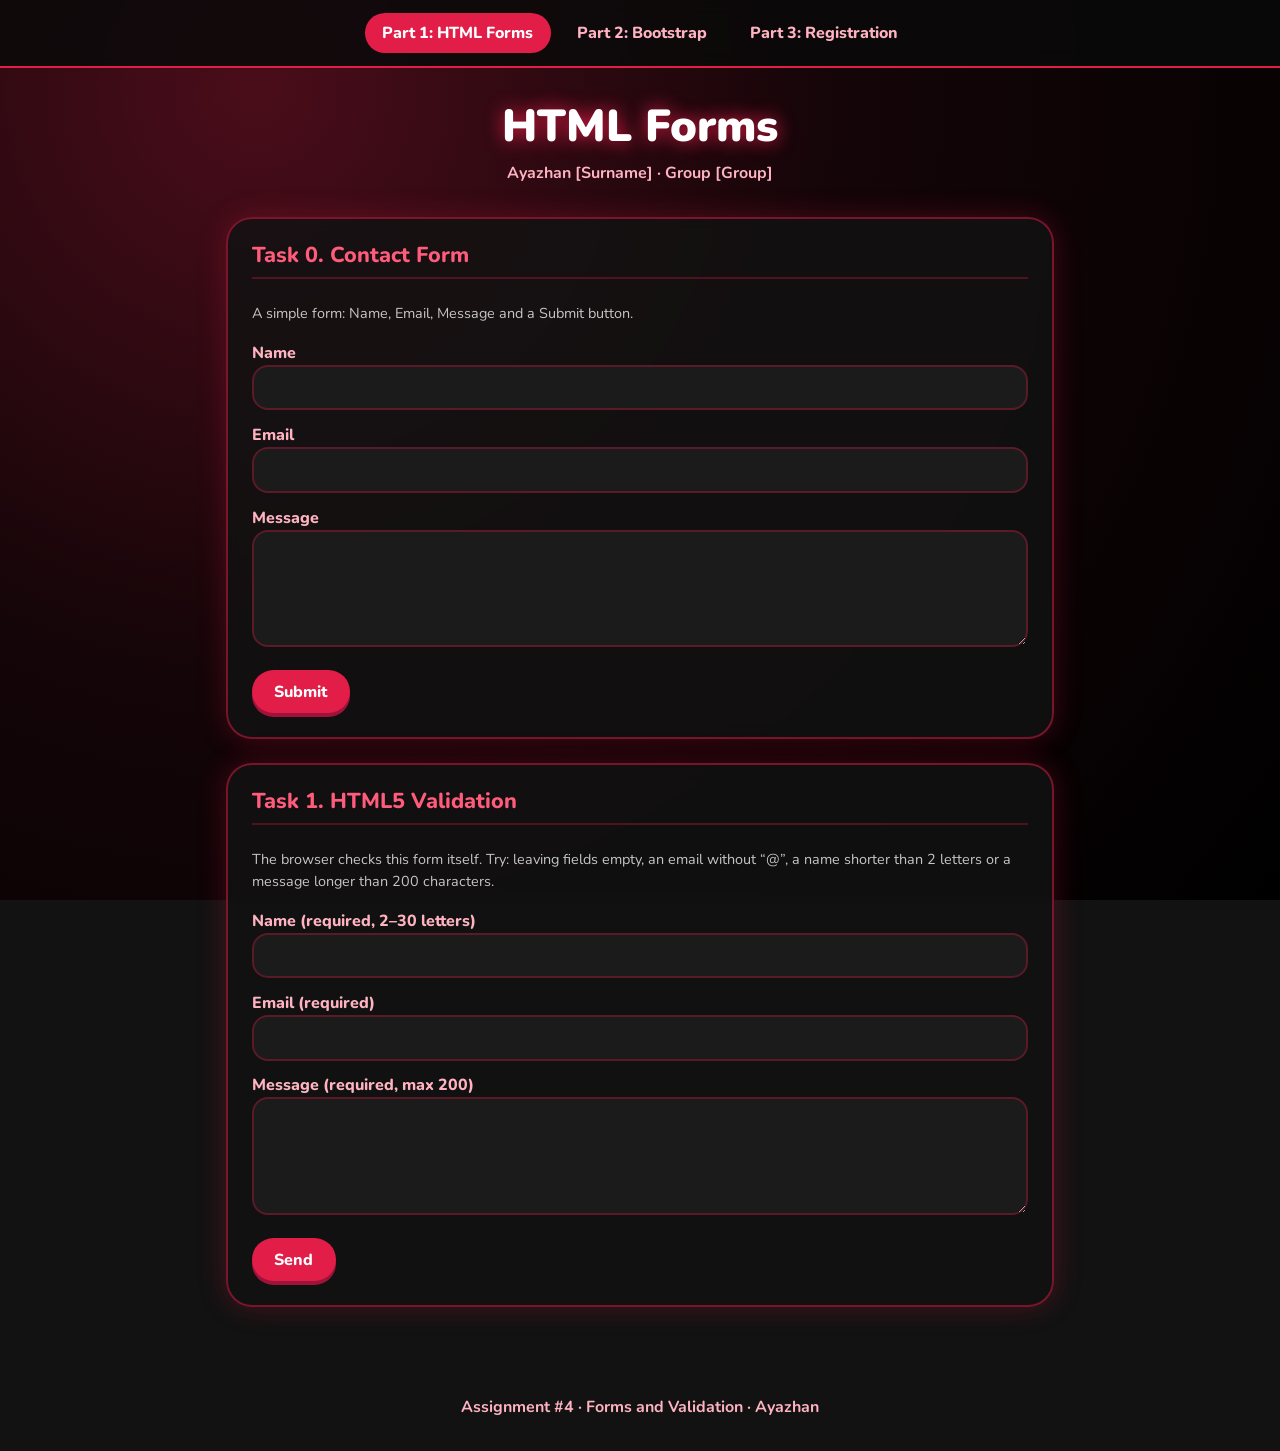
==== index.html @ b046732c "Add files via upload" ====
<!DOCTYPE html>
<html lang="en" data-bs-theme="dark">
<head>
<meta charset="UTF-8">
<meta name="viewport" content="width=device-width, initial-scale=1">
<title>HTML Forms</title>
<link href="https://cdn.jsdelivr.net/npm/bootstrap@5.3.3/dist/css/bootstrap.min.css" rel="stylesheet">
<link href="https://fonts.googleapis.com/css2?family=Nunito:wght@400;700;800;900&display=swap" rel="stylesheet">
<link rel="stylesheet" href="style.css">
</head>
<body>
<nav>
  <a href="index.html" class="active">Part 1: HTML Forms</a>
  <a href="bootstrap.html">Part 2: Bootstrap</a>
  <a href="registration.html">Part 3: Registration</a>
</nav>
<main>
<h1>HTML Forms</h1>
<p class="sub">Ayazhan [Surname] · Group [Group]</p>
<section class="panel plain">
  <h2>Task 0. Contact Form</h2>
  <p class="hint">A simple form: Name, Email, Message and a Submit button.</p>
  <form>
    <label for="name0">Name</label>
    <input type="text" id="name0" name="name">
    <label for="email0">Email</label>
    <input type="email" id="email0" name="email">
    <label for="msg0">Message</label>
    <textarea id="msg0" name="message" rows="4"></textarea>
    <button type="submit">Submit</button>
    <div class="alert alert-success d-none mt-3 result"></div>
  </form>
</section>
<section class="panel plain">
  <h2>Task 1. HTML5 Validation</h2>
  <p class="hint">The browser checks this form itself. Try: leaving fields empty, an email without “@”, a name shorter than 2 letters or a message longer than 200 characters.</p>
  <form>
    <label for="name1">Name (required, 2–30 letters)</label>
    <input type="text" id="name1" name="name" required minlength="2" maxlength="30" pattern="[A-Za-zА-Яа-яӘәҒғҚқҢңӨөҰұҮүІіҺһЁё \-]+" title="Letters only">
    <label for="email1">Email (required)</label>
    <input type="email" id="email1" name="email" required>
    <label for="msg1">Message (required, max 200)</label>
    <textarea id="msg1" name="message" rows="4" required maxlength="200"></textarea>
    <button type="submit">Send</button>
    <div class="alert alert-success d-none mt-3 result"></div>
  </form>
</section>
</main>
<footer>Assignment #4 · Forms and Validation · Ayazhan  </footer>
<script src="bg.js"></script>
<script src="validate.js"></script>
</body>
</html>
---- style.css ----
:root {
  --red: #e11d48;
  --red-d: #9f1239;
  --pink: #ffb3c1;
  --bg-dark: #140508;
  --card-bg: rgba(18, 18, 18, 0.85);
  --border-color: rgba(225, 29, 72, 0.5);
}

body {
  font-family: 'Nunito', system-ui, -apple-system, sans-serif;
  color: #f3f3f3;
  min-height: 100vh;
  background: radial-gradient(circle at 20% 10%, #4a0d1a 0, var(--bg-dark) 45%, #000 100%) fixed;
  display: flex;
  flex-direction: column;
  overflow-x: hidden;
}

#bg {
  position: fixed;
  inset: 0;
  overflow: hidden;
  pointer-events: none;
  z-index: 0;
}

.flower, .star {
  position: absolute;
  bottom: -80px;
  animation: float linear infinite;
}

.flower {
  filter: drop-shadow(0 3px 6px rgba(225, 29, 72, 0.5));
}

.star {
  filter: drop-shadow(0 0 8px rgba(255, 220, 120, 0.9));
}

@keyframes float {
  to {
    transform: translateY(-120vh) translateX(var(--dx, 0px)) rotate(var(--rot, 0deg));
  }
}

nav, .navbar-custom {
  position: sticky;
  top: 0;
  z-index: 1000;
  display: flex;
  gap: 0.5rem;
  justify-content: center;
  flex-wrap: wrap;
  padding: 0.8rem 1rem;
  background: rgba(10, 10, 10, 0.85);
  backdrop-filter: blur(10px);
  -webkit-backdrop-filter: blur(10px);
  border-bottom: 2px solid var(--red);
}

.navbar-brand {
  color: var(--pink) !important;
  font-weight: 800;
}

nav a, .nav-link {
  padding: 0.5rem 1.1rem !important;
  border-radius: 999px;
  text-decoration: none;
  color: var(--pink) !important;
  font-weight: 800;
  transition: all 0.2s ease-in-out;
}

nav a:hover, .nav-link:hover {
  background: #2a0a10;
  color: #fff !important;
}

nav a.active, .nav-link.active {
  background: var(--red) !important;
  color: #fff !important;
}

main, .main-container {
  position: relative;
  z-index: 1;
  max-width: 860px;
  margin: 0 auto;
  padding: 2rem 1rem 4rem;
  width: 100%;
}

h1 {
  text-align: center;
  font-weight: 900;
  font-size: clamp(1.8rem, 5vw, 2.8rem);
  color: #fff;
  text-shadow: 0 0 18px var(--red);
}

.sub {
  text-align: center;
  color: var(--pink);
  font-weight: 700;
  margin-bottom: 2rem;
}

.panel, .sky-card {
  background: var(--card-bg);
  backdrop-filter: blur(8px);
  -webkit-backdrop-filter: blur(8px);
  border: 2px solid var(--border-color);
  border-radius: 26px;
  padding: 1.5rem;
  margin-bottom: 1.5rem;
  box-shadow: 0 0 28px rgba(225, 29, 72, 0.25);
}

.panel h2, .section-header {
  font-size: 1.35rem;
  font-weight: 800;
  color: #ff5c7c;
  border-bottom: 2px solid rgba(225, 29, 72, 0.3);
  padding-bottom: 0.5rem;
  margin-bottom: 1.5rem;
}

.hint {
  font-size: 0.9rem;
  opacity: 0.8;
}

.plain label, .form-label {
  display: block;
  font-weight: 800;
  margin-top: 0.8rem;
  color: var(--pink);
}

.plain input, .plain textarea, .form-control, .form-select {
  width: 100%;
  padding: 0.55rem 1rem;
  border-radius: 16px;
  border: 2px solid #5a1a28;
  font: inherit;
  background-color: #1b1b1b;
  color: #fff;
}

.plain input:focus, .plain textarea:focus, .form-control:focus, .form-select:focus {
  outline: none;
  border-color: var(--red);
  box-shadow: 0 0 0 0.25rem rgba(225, 29, 72, 0.3);
}

.form-control::placeholder {
  color: #888;
}

.form-check-input {
  background-color: #1b1b1b;
  border: 2px solid #5a1a28;
}

.form-check-input:checked {
  background-color: var(--red);
  border-color: var(--red);
}

.form-check-input:focus {
  box-shadow: 0 0 0 0.25rem rgba(225, 29, 72, 0.3);
}

.form-check-label {
  color: #f3f3f3;
}

.form-text {
  color: #c9a0a8;
}

.plain button, .btn, .btn-sky, .btn-primary {
  margin-top: 1rem;
  font: inherit;
  font-weight: 800;
  border: none;
  border-radius: 999px;
  padding: 0.6rem 1.4rem;
  background-color: var(--red);
  color: #fff;
  box-shadow: 0 4px 0 var(--red-d);
  transition: transform 0.1s ease, background-color 0.2s;
}

.plain button:hover, .btn:hover, .btn-sky:hover, .btn-primary:hover {
  background-color: #ff2a55;
  color: #fff;
}

.plain button:active, .btn:active, .btn-sky:active, .btn-primary:active {
  transform: translateY(2px);
  box-shadow: 0 2px 0 var(--red-d);
}

.btn-sky-outline, .btn-outline-primary {
  background-color: transparent;
  border: 2px solid var(--red);
  color: var(--pink);
  font-weight: 800;
  border-radius: 999px;
  padding: 0.55rem 1.4rem;
  box-shadow: none;
  transition: all 0.2s;
}

.btn-sky-outline:hover, .btn-outline-primary:hover {
  background-color: var(--red);
  color: #fff;
}

.badge-sky {
  background-color: rgba(225, 29, 72, 0.2);
  color: var(--pink);
  border: 1px solid var(--red);
  font-weight: 700;
  border-radius: 12px;
}

.alert {
  border-radius: 16px;
  background-color: rgba(225, 29, 72, 0.15);
  border: 1px solid var(--red);
  color: var(--pink);
}

.was-validated .form-control:valid, .form-control.is-valid {
  border-color: #10b981;
  background-image: none;
}

.was-validated .form-control:invalid, .form-control.is-invalid {
  border-color: #f43f5e;
  background-image: none;
}

.valid-feedback {
  color: #34d399;
  font-size: 0.875rem;
  font-weight: 600;
}

.invalid-feedback {
  color: #fb7185;
  font-size: 0.875rem;
  font-weight: 600;
}

footer {
  position: relative;
  z-index: 1;
  text-align: center;
  color: var(--pink);
  font-weight: 700;
  padding-bottom: 2rem;
  margin-top: auto;
}

@media (prefers-reduced-motion: reduce) {
  .flower, .star {
    animation: none;
    opacity: 0.5;
    bottom: 20%;
  }
}
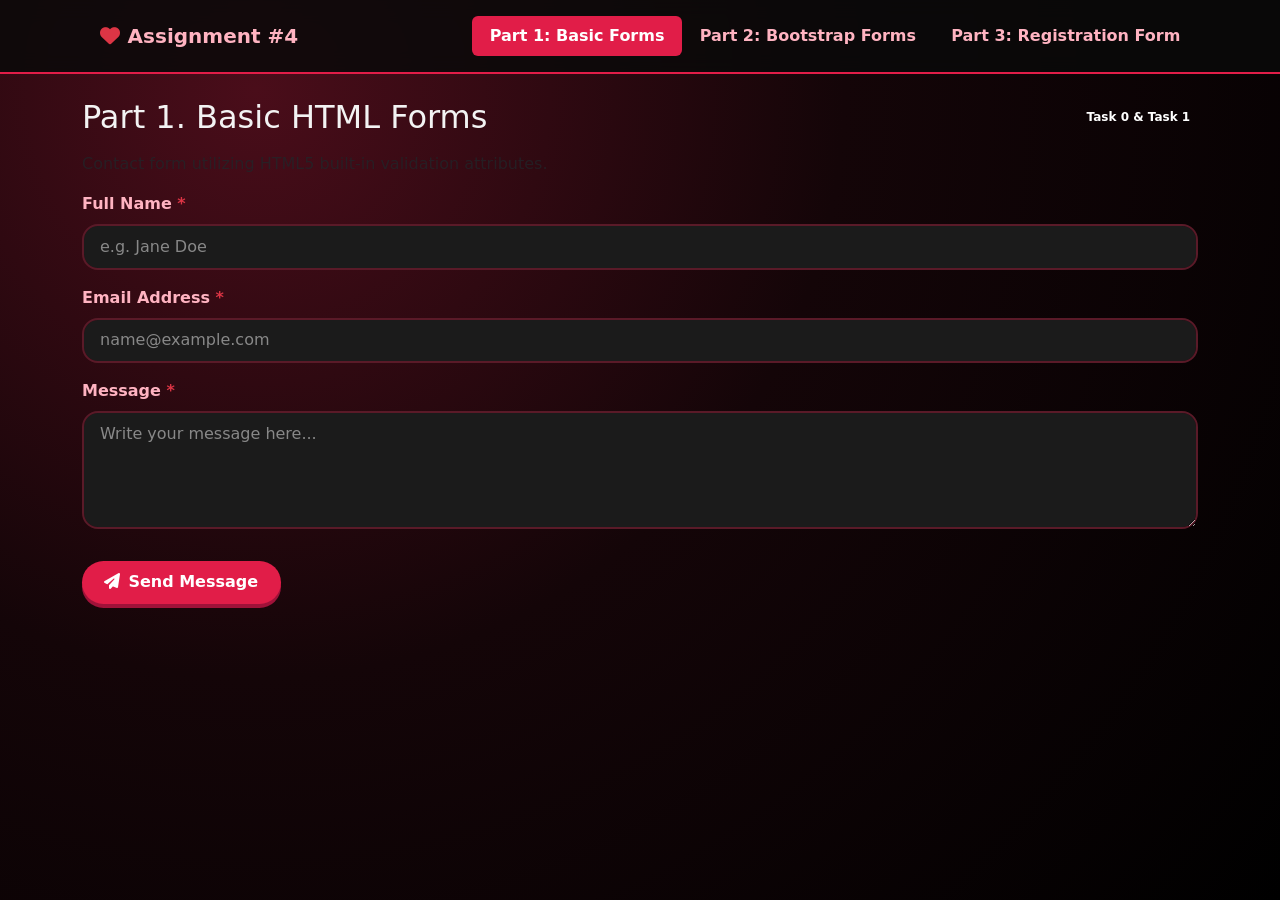
==== commit f11bc015: "index.html" ====
--- a/index.html
+++ b/index.html
@@ -1,53 +1,63 @@
 <!DOCTYPE html>
-<html lang="en" data-bs-theme="dark">
+<html lang="en">
 <head>
-<meta charset="UTF-8">
-<meta name="viewport" content="width=device-width, initial-scale=1">
-<title>HTML Forms</title>
-<link href="https://cdn.jsdelivr.net/npm/bootstrap@5.3.3/dist/css/bootstrap.min.css" rel="stylesheet">
-<link href="https://fonts.googleapis.com/css2?family=Nunito:wght@400;700;800;900&display=swap" rel="stylesheet">
-<link rel="stylesheet" href="style.css">
+    <meta charset="UTF-8">
+    <meta name="viewport" content="width=device-width, initial-scale=1.0">
+    <title>Part 1 - Basic HTML Forms</title>
+    <link href="https://cdn.jsdelivr.net/npm/bootstrap@5.3.0/dist/css/bootstrap.min.css" rel="stylesheet">
+    <link href="https://fonts.googleapis.com/css2?family=Poppins:wght@300;400;500;600;700&display=swap" rel="stylesheet">
+    <link rel="stylesheet" href="https://cdnjs.cloudflare.com/ajax/libs/font-awesome/6.4.0/css/all.min.css">
+    <link rel="stylesheet" href="style.css">
 </head>
 <body>
-<nav>
-  <a href="index.html" class="active">Part 1: HTML Forms</a>
-  <a href="bootstrap.html">Part 2: Bootstrap</a>
-  <a href="registration.html">Part 3: Registration</a>
-</nav>
-<main>
-<h1>HTML Forms</h1>
-<p class="sub">Ayazhan [Surname] · Group [Group]</p>
-<section class="panel plain">
-  <h2>Task 0. Contact Form</h2>
-  <p class="hint">A simple form: Name, Email, Message and a Submit button.</p>
-  <form>
-    <label for="name0">Name</label>
-    <input type="text" id="name0" name="name">
-    <label for="email0">Email</label>
-    <input type="email" id="email0" name="email">
-    <label for="msg0">Message</label>
-    <textarea id="msg0" name="message" rows="4"></textarea>
-    <button type="submit">Submit</button>
-    <div class="alert alert-success d-none mt-3 result"></div>
-  </form>
-</section>
-<section class="panel plain">
-  <h2>Task 1. HTML5 Validation</h2>
-  <p class="hint">The browser checks this form itself. Try: leaving fields empty, an email without “@”, a name shorter than 2 letters or a message longer than 200 characters.</p>
-  <form>
-    <label for="name1">Name (required, 2–30 letters)</label>
-    <input type="text" id="name1" name="name" required minlength="2" maxlength="30" pattern="[A-Za-zА-Яа-яӘәҒғҚқҢңӨөҰұҮүІіҺһЁё \-]+" title="Letters only">
-    <label for="email1">Email (required)</label>
-    <input type="email" id="email1" name="email" required>
-    <label for="msg1">Message (required, max 200)</label>
-    <textarea id="msg1" name="message" rows="4" required maxlength="200"></textarea>
-    <button type="submit">Send</button>
-    <div class="alert alert-success d-none mt-3 result"></div>
-  </form>
-</section>
-</main>
-<footer>Assignment #4 · Forms and Validation · Ayazhan  </footer>
-<script src="bg.js"></script>
-<script src="validate.js"></script>
+
+    <nav class="navbar navbar-expand-lg navbar-custom sticky-top">
+        <div class="container">
+            <a class="navbar-brand d-flex align-items-center gap-2" href="#">
+                <i class="fa-solid fa-heart text-danger"></i>
+                <span>Assignment #4</span>
+            </a>
+            <div class="collapse navbar-collapse show">
+                <ul class="nav nav-pills ms-auto">
+                    <li class="nav-item"><a class="nav-link active" href="index.html">Part 1: Basic Forms</a></li>
+                    <li class="nav-item"><a class="nav-link" href="bootstrap.html">Part 2: Bootstrap Forms</a></li>
+                    <li class="nav-item"><a class="nav-link" href="registration.html">Part 3: Registration Form</a></li>
+                </ul>
+            </div>
+        </div>
+    </nav>
+
+    <div class="container my-4">
+        <div class="glass-card">
+            <div class="d-flex justify-content-between align-items-center mb-3">
+                <h2 class="section-title mb-0">Part 1. Basic HTML Forms</h2>
+                <span class="badge badge-soft">Task 0 & Task 1</span>
+            </div>
+            <p class="text-muted">Contact form utilizing HTML5 built-in validation attributes.</p>
+            
+            <form action="#" method="POST" id="html5-form">
+                <div class="mb-3">
+                    <label for="basic-name" class="form-label">Full Name <span class="text-danger">*</span></label>
+                    <input type="text" class="form-control" id="basic-name" name="name" required minlength="2" maxlength="50" placeholder="e.g. Jane Doe">
+                </div>
+
+                <div class="mb-3">
+                    <label for="basic-email" class="form-label">Email Address <span class="text-danger">*</span></label>
+                    <input type="email" class="form-control" id="basic-email" name="email" required placeholder="name@example.com">
+                </div>
+
+                <div class="mb-3">
+                    <label for="basic-message" class="form-label">Message <span class="text-danger">*</span></label>
+                    <textarea class="form-control" id="basic-message" name="message" rows="4" required maxlength="300" placeholder="Write your message here..."></textarea>
+                </div>
+
+                <button type="submit" class="btn btn-pink">
+                    <i class="fa-solid fa-paper-plane me-2"></i>Send Message
+                </button>
+            </form>
+        </div>
+    </div>
+
+    <script src="bg.js"></script>
 </body>
-</html>+</html>
--- a/style.css
+++ b/style.css
@@ -15,34 +15,6 @@
   display: flex;
   flex-direction: column;
   overflow-x: hidden;
-}
-
-#bg {
-  position: fixed;
-  inset: 0;
-  overflow: hidden;
-  pointer-events: none;
-  z-index: 0;
-}
-
-.flower, .star {
-  position: absolute;
-  bottom: -80px;
-  animation: float linear infinite;
-}
-
-.flower {
-  filter: drop-shadow(0 3px 6px rgba(225, 29, 72, 0.5));
-}
-
-.star {
-  filter: drop-shadow(0 0 8px rgba(255, 220, 120, 0.9));
-}
-
-@keyframes float {
-  to {
-    transform: translateY(-120vh) translateX(var(--dx, 0px)) rotate(var(--rot, 0deg));
-  }
 }
 
 nav, .navbar-custom {
@@ -274,4 +246,4 @@
     opacity: 0.5;
     bottom: 20%;
   }
-}+}
